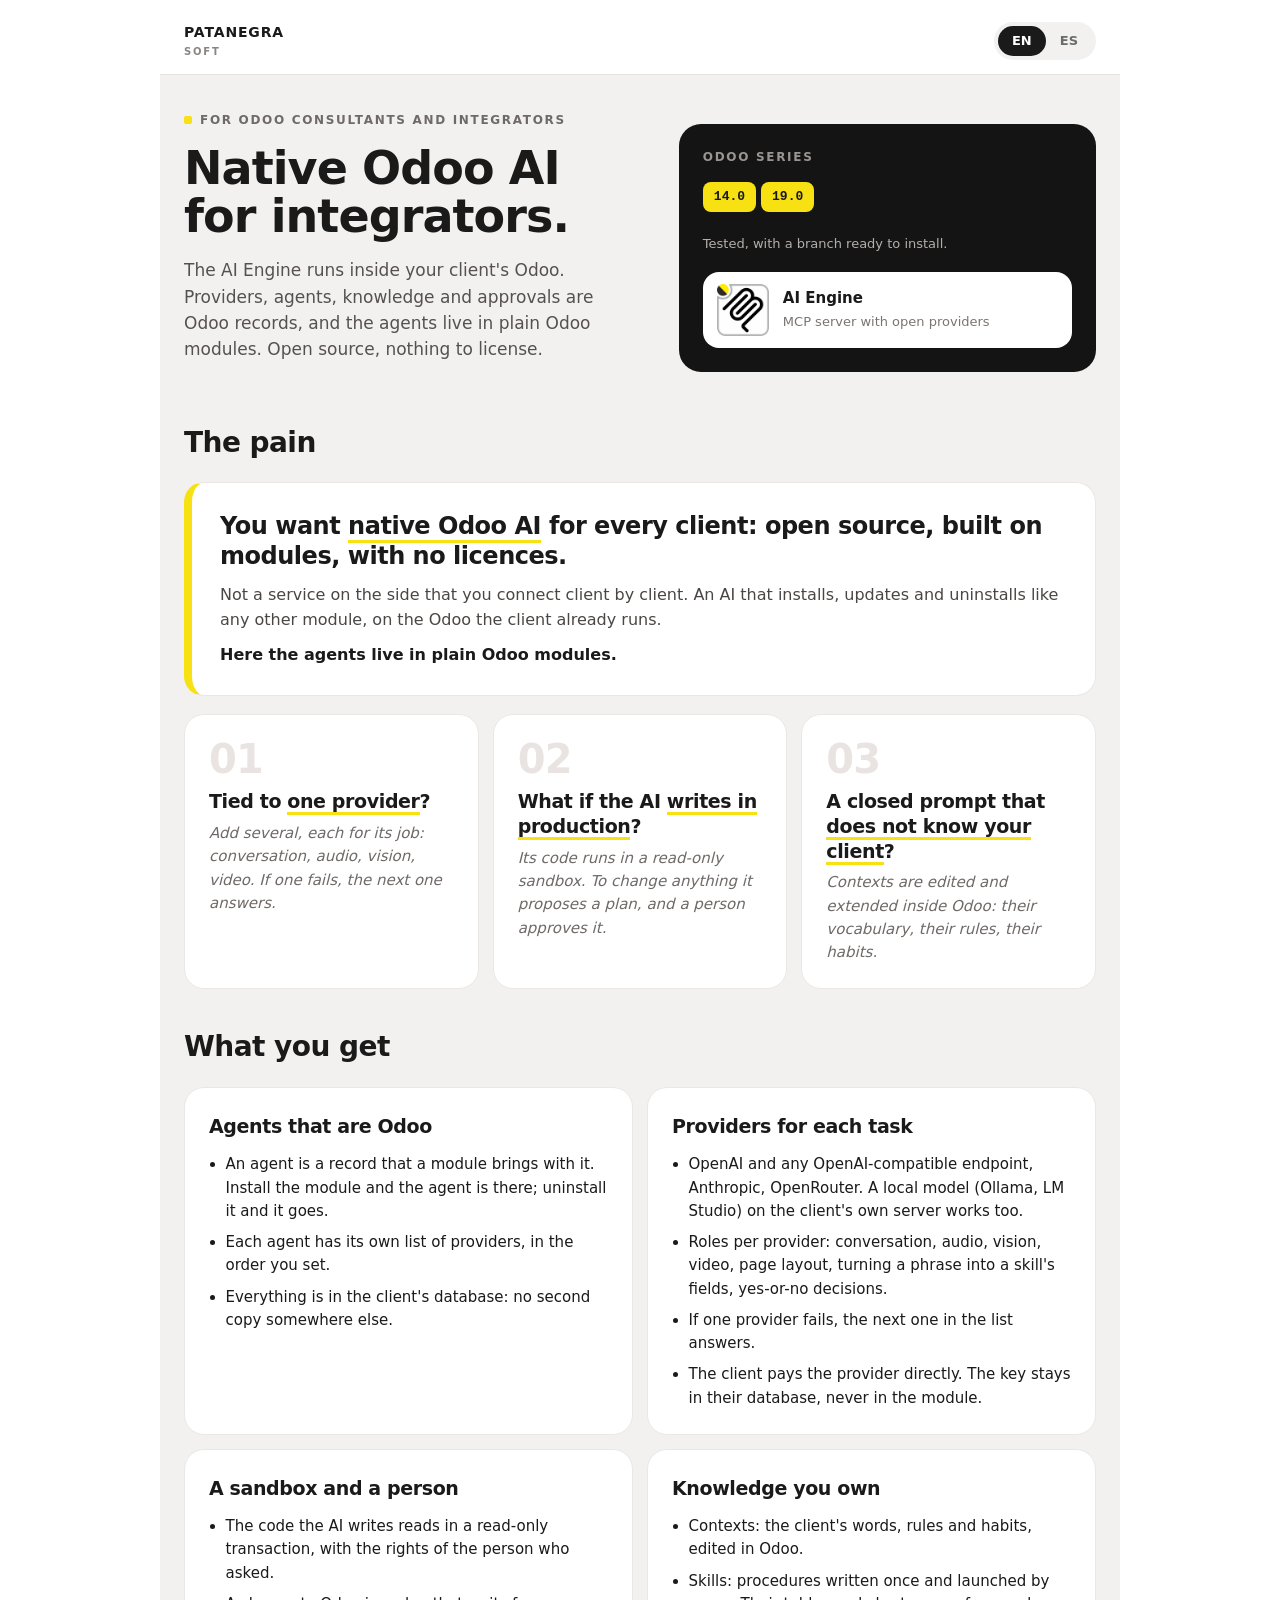
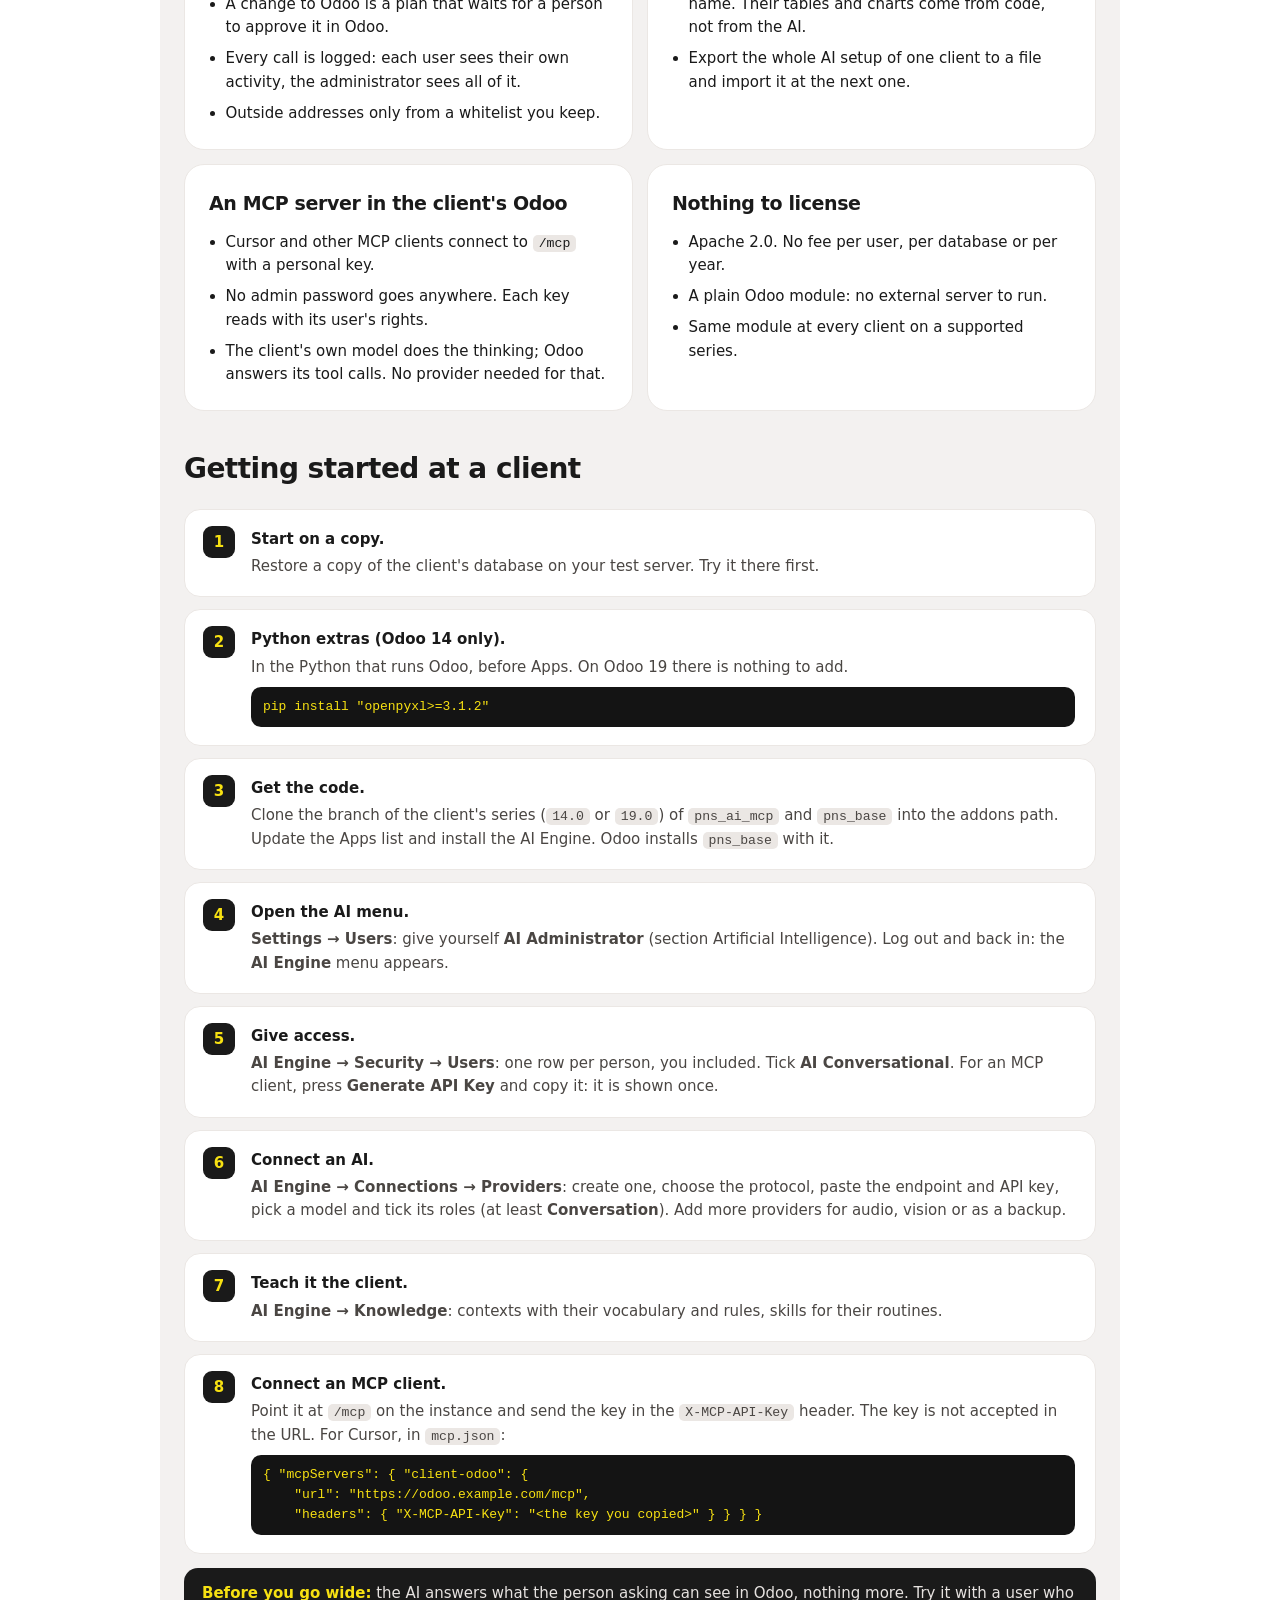
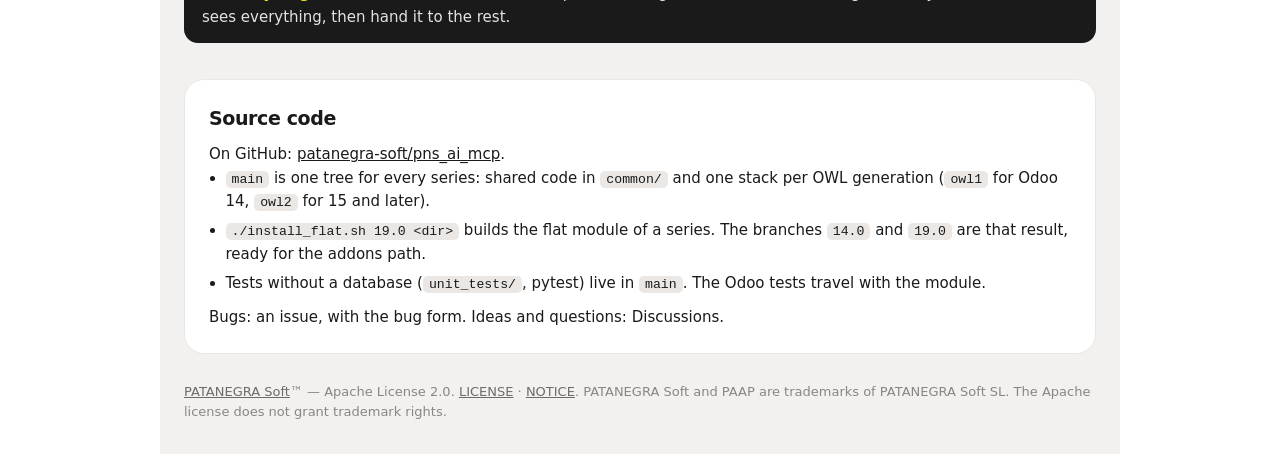
==== static/description/index.html @ ba347edb "pns_ai_mcp 3.1.905 for Odoo 19.0" ====
<!DOCTYPE html>
<html lang="en">
<head>
<meta charset="utf-8"/>
<meta http-equiv="Content-Type" content="text/html; charset=utf-8"/>
<meta name="tdm-reservation" content="0"/>
<title>AI Engine</title>
</head>
<body>
<style>
  .pb {
    max-width: 960px;
    margin: 0 auto;
    padding: 0 0 32px;
    background: #f3f1f0;
    color: #1A1A1A;
    font-family: Inter, "Segoe UI", system-ui, -apple-system, sans-serif;
    font-size: 15px;
    line-height: 1.55;
  }
  .pb * { box-sizing: border-box; }
  .pb h1, .pb h2, .pb h3, .pb .pb-n {
    font-family: "Space Grotesk", "Segoe UI", system-ui, sans-serif;
    letter-spacing: -0.02em;
  }
  .pb a { color: #1A1A1A; }
  .pb code {
    font-family: ui-monospace, Consolas, Menlo, monospace;
    font-size: 0.88em;
    background: #ebe7e4;
    padding: 1px 6px;
    border-radius: 5px;
  }
  .pb em { font-style: normal; border-bottom: 3px solid #F7E112; }

  .pb-target { display: block; height: 0; }
  .pb-es { display: none; }
  #es:target ~ .pb-en { display: none; }
  #es:target ~ .pb-es { display: block; }

  .pb-bar {
    display: flex;
    align-items: center;
    justify-content: space-between;
    padding: 14px 24px;
    background: #fff;
    border-bottom: 1px solid #e6e2e0;
  }
  .pb-brand { font-weight: 800; font-size: 14px; letter-spacing: 0.06em; }
  .pb-brand small { display: block; font-size: 10px; color: #8a8582; letter-spacing: 0.18em; font-weight: 600; }
  .pb-tabs { background: #f3f1f0; border-radius: 999px; padding: 4px; white-space: nowrap; }
  .pb-tabs a {
    display: inline-block;
    padding: 5px 14px;
    border-radius: 999px;
    font-size: 13px;
    font-weight: 700;
    text-decoration: none;
    color: #6f6a67;
  }
  .pb-tabs a.pb-t-en { background: #1A1A1A; color: #fff; }
  #es:target ~ .pb-bar .pb-t-en { background: transparent; color: #6f6a67; }
  #es:target ~ .pb-bar .pb-t-es { background: #1A1A1A; color: #fff; }

  .pb-sec { padding: 36px 24px 0; }
  .pb-hero { display: block; }
  .pb-eyebrow {
    margin: 0 0 14px;
    font-size: 12px;
    font-weight: 700;
    letter-spacing: 0.14em;
    text-transform: uppercase;
    color: #6f6a67;
  }
  .pb-eyebrow span {
    display: inline-block;
    width: 8px;
    height: 8px;
    margin-right: 8px;
    border-radius: 2px;
    background: #F7E112;
  }
  .pb h1 { margin: 0 0 16px; font-size: 40px; line-height: 1.06; font-weight: 700; }
  .pb-lead { margin: 0 0 22px; font-size: 17px; color: #565150; max-width: 34em; }
  .pb-dark {
    margin-top: 24px;
    padding: 24px;
    border-radius: 22px;
    background: #141414;
    color: #fff;
  }
  .pb-dark-head {
    margin: 0 0 12px;
    font-size: 12px;
    font-weight: 700;
    letter-spacing: 0.14em;
    text-transform: uppercase;
    color: #9a9591;
  }
  .pb-series span {
    display: inline-block;
    margin: 0 5px 7px 0;
    padding: 5px 11px;
    border-radius: 8px;
    font-family: ui-monospace, Consolas, Menlo, monospace;
    font-size: 13px;
    font-weight: 600;
    background: #F7E112;
    color: #1A1A1A;
  }
  .pb-dark-note { margin: 6px 0 18px; font-size: 13px; color: #b4afab; }
  .pb-app {
    display: flex;
    align-items: center;
    gap: 14px;
    padding: 12px 14px;
    border-radius: 16px;
    background: #fff;
    color: #1A1A1A;
  }
  .pb-app img { width: 52px; height: 52px; flex: none; display: block; }
  .pb-app b { display: block; font-size: 15px; }
  .pb-app span { font-size: 13px; color: #7a7570; }

  .pb h2 { margin: 0 0 18px; font-size: 28px; font-weight: 700; }
  .pb-big {
    padding: 28px;
    border-radius: 20px;
    background: #fff;
    border: 1px solid #ebe7e4;
    border-left: 8px solid #F7E112;
  }
  .pb-big h3 { margin: 0 0 12px; font-size: 24px; line-height: 1.25; }
  .pb-big p { margin: 0 0 10px; color: #4a4643; font-size: 16px; }
  .pb-big p:last-child { margin: 0; font-weight: 600; color: #1A1A1A; }
  .pb-pains { margin-top: 18px; }
  .pb-pain {
    margin-bottom: 14px;
    padding: 24px;
    border-radius: 20px;
    background: #fff;
    border: 1px solid #ebe7e4;
  }
  .pb-n { display: block; margin-bottom: 10px; font-size: 40px; font-weight: 700; color: #e9e4e1; line-height: 1; }
  .pb-pain h3 { margin: 0 0 8px; font-size: 19px; line-height: 1.3; font-weight: 600; }
  .pb-pain p { margin: 0; font-style: italic; color: #6f6a67; }

  .pb-feat {
    margin-bottom: 14px;
    padding: 24px;
    border-radius: 20px;
    background: #fff;
    border: 1px solid #ebe7e4;
  }
  .pb-feat h3 { margin: 0 0 12px; font-size: 19px; }
  .pb-feat ul { margin: 0; padding-left: 1.1em; }
  .pb-feat li { margin: 0 0 8px; }
  .pb-feat li:last-child { margin-bottom: 0; }

  .pb-steps { margin: 0; padding: 0; list-style: none; counter-reset: pbstep; }
  .pb-steps li {
    position: relative;
    margin-bottom: 12px;
    padding: 18px 20px 18px 66px;
    border-radius: 16px;
    background: #fff;
    border: 1px solid #ebe7e4;
    counter-increment: pbstep;
  }
  .pb-steps li:before {
    content: counter(pbstep);
    position: absolute;
    left: 18px;
    top: 16px;
    width: 32px;
    height: 32px;
    border-radius: 9px;
    background: #1A1A1A;
    color: #F7E112;
    font-weight: 700;
    text-align: center;
    line-height: 32px;
  }
  .pb-steps b { display: block; margin-bottom: 4px; }
  .pb-steps p { margin: 0; color: #4a4643; }
  .pb-steps pre {
    margin: 8px 0 0;
    padding: 10px 12px;
    border-radius: 10px;
    background: #141414;
    color: #F7E112;
    font-family: ui-monospace, Consolas, Menlo, monospace;
    font-size: 13px;
    white-space: pre-wrap;
  }
  .pb-tip { margin: 14px 0 0; padding: 14px 18px; border-radius: 14px; background: #1A1A1A; color: #e6e2e0; }
  .pb-tip b { color: #F7E112; }

  .pb-src { padding: 24px; border-radius: 20px; background: #fff; border: 1px solid #ebe7e4; }
  .pb-src h3 { margin: 0 0 10px; font-size: 19px; }
  .pb-src ul { margin: 0 0 10px; padding-left: 1.1em; }
  .pb-src li { margin: 0 0 6px; }
  .pb-src p { margin: 0; }

  .pb-foot { padding: 28px 24px 0; font-size: 13px; color: #8a8582; }
  .pb-foot a { color: #6f6a67; }

  @media (min-width: 760px) {
    .pb-hero { display: grid; grid-template-columns: 1.1fr 1fr; gap: 36px; align-items: center; }
    .pb-dark { margin-top: 0; }
    .pb h1 { font-size: 46px; }
    .pb-pains { display: grid; grid-template-columns: repeat(3, 1fr); gap: 14px; }
    .pb-pain { margin-bottom: 0; }
    .pb-feats { display: grid; grid-template-columns: 1fr 1fr; gap: 14px; }
    .pb-feat { margin-bottom: 0; }
  }
</style>
<div class="pb">
  <span id="en" class="pb-target"></span>
  <span id="es" class="pb-target"></span>

  <div class="pb-bar">
    <div class="pb-brand">PATANEGRA<small>SOFT</small></div>
    <div class="pb-tabs"><a class="pb-t-en" href="#en">EN</a><a class="pb-t-es" href="#es">ES</a></div>
  </div>

  <!-- ============================== ENGLISH ============================== -->
  <div class="pb-en" lang="en">

    <section class="pb-sec pb-hero">
      <div>
        <p class="pb-eyebrow"><span></span>For Odoo consultants and integrators</p>
        <h1>Native Odoo AI for integrators.</h1>
        <p class="pb-lead">
          The AI Engine runs inside your client's Odoo. Providers, agents,
          knowledge and approvals are Odoo records, and the agents live in
          plain Odoo modules. Open source, nothing to license.
        </p>
      </div>
      <div class="pb-dark">
        <p class="pb-dark-head">Odoo series</p>
        <p class="pb-series"><span>14.0</span><span>19.0</span></p>
        <p class="pb-dark-note">Tested, with a branch ready to install.</p>
        <div class="pb-app">
          <img src="icon.png" alt="AI Engine"/>
          <div><b>AI Engine</b><span>MCP server with open providers</span></div>
        </div>
      </div>
    </section>

    <section class="pb-sec">
      <h2>The pain</h2>
      <div class="pb-big">
        <h3>You want <em>native Odoo AI</em> for every client: open source, built on modules, with no licences.</h3>
        <p>
          Not a service on the side that you connect client by client. An AI
          that installs, updates and uninstalls like any other module, on the
          Odoo the client already runs.
        </p>
        <p>Here the agents live in plain Odoo modules.</p>
      </div>
      <div class="pb-pains">
        <div class="pb-pain">
          <span class="pb-n">01</span>
          <h3>Tied to <em>one provider</em>?</h3>
          <p>Add several, each for its job: conversation, audio, vision, video. If one fails, the next one answers.</p>
        </div>
        <div class="pb-pain">
          <span class="pb-n">02</span>
          <h3>What if the AI <em>writes in production</em>?</h3>
          <p>Its code runs in a read-only sandbox. To change anything it proposes a plan, and a person approves it.</p>
        </div>
        <div class="pb-pain">
          <span class="pb-n">03</span>
          <h3>A closed prompt that <em>does not know your client</em>?</h3>
          <p>Contexts are edited and extended inside Odoo: their vocabulary, their rules, their habits.</p>
        </div>
      </div>
    </section>

    <section class="pb-sec">
      <h2>What you get</h2>
      <div class="pb-feats">
        <div class="pb-feat">
          <h3>Agents that are Odoo</h3>
          <ul>
            <li>An agent is a record that a module brings with it. Install the module and the agent is there; uninstall it and it goes.</li>
            <li>Each agent has its own list of providers, in the order you set.</li>
            <li>Everything is in the client's database: no second copy somewhere else.</li>
          </ul>
        </div>
        <div class="pb-feat">
          <h3>Providers for each task</h3>
          <ul>
            <li>OpenAI and any OpenAI-compatible endpoint, Anthropic, OpenRouter. A local model (Ollama, LM Studio) on the client's own server works too.</li>
            <li>Roles per provider: conversation, audio, vision, video, page layout, turning a phrase into a skill's fields, yes-or-no decisions.</li>
            <li>If one provider fails, the next one in the list answers.</li>
            <li>The client pays the provider directly. The key stays in their database, never in the module.</li>
          </ul>
        </div>
        <div class="pb-feat">
          <h3>A sandbox and a person</h3>
          <ul>
            <li>The code the AI writes reads in a read-only transaction, with the rights of the person who asked.</li>
            <li>A change to Odoo is a plan that waits for a person to approve it in Odoo.</li>
            <li>Every call is logged: each user sees their own activity, the administrator sees all of it.</li>
            <li>Outside addresses only from a whitelist you keep.</li>
          </ul>
        </div>
        <div class="pb-feat">
          <h3>Knowledge you own</h3>
          <ul>
            <li>Contexts: the client's words, rules and habits, edited in Odoo.</li>
            <li>Skills: procedures written once and launched by name. Their tables and charts come from code, not from the AI.</li>
            <li>Export the whole AI setup of one client to a file and import it at the next one.</li>
          </ul>
        </div>
        <div class="pb-feat">
          <h3>An MCP server in the client's Odoo</h3>
          <ul>
            <li>Cursor and other MCP clients connect to <code>/mcp</code> with a personal key.</li>
            <li>No admin password goes anywhere. Each key reads with its user's rights.</li>
            <li>The client's own model does the thinking; Odoo answers its tool calls. No provider needed for that.</li>
          </ul>
        </div>
        <div class="pb-feat">
          <h3>Nothing to license</h3>
          <ul>
            <li>Apache 2.0. No fee per user, per database or per year.</li>
            <li>A plain Odoo module: no external server to run.</li>
            <li>Same module at every client on a supported series.</li>
          </ul>
        </div>
      </div>
    </section>

    <section class="pb-sec">
      <h2>Getting started at a client</h2>
      <ol class="pb-steps">
        <li>
          <b>Start on a copy.</b>
          <p>Restore a copy of the client's database on your test server. Try it there first.</p>
        </li>
        <li>
          <b>Python extras (Odoo 14 only).</b>
          <p>In the Python that runs Odoo, before Apps. On Odoo 19 there is nothing to add.</p>
          <pre>pip install "openpyxl&gt;=3.1.2"</pre>
        </li>
        <li>
          <b>Get the code.</b>
          <p>
            Clone the branch of the client's series (<code>14.0</code> or <code>19.0</code>) of
            <code>pns_ai_mcp</code> and <code>pns_base</code> into the addons path. Update the Apps list
            and install the AI Engine. Odoo installs <code>pns_base</code> with it.
          </p>
        </li>
        <li>
          <b>Open the AI menu.</b>
          <p>
            <strong>Settings &rarr; Users</strong>: give yourself <strong>AI Administrator</strong>
            (section Artificial Intelligence). Log out and back in: the <strong>AI Engine</strong> menu appears.
          </p>
        </li>
        <li>
          <b>Give access.</b>
          <p>
            <strong>AI Engine &rarr; Security &rarr; Users</strong>: one row per person, you included.
            Tick <strong>AI Conversational</strong>. For an MCP client, press <strong>Generate API Key</strong>
            and copy it: it is shown once.
          </p>
        </li>
        <li>
          <b>Connect an AI.</b>
          <p>
            <strong>AI Engine &rarr; Connections &rarr; Providers</strong>: create one, choose the protocol,
            paste the endpoint and API key, pick a model and tick its roles (at least <strong>Conversation</strong>).
            Add more providers for audio, vision or as a backup.
          </p>
        </li>
        <li>
          <b>Teach it the client.</b>
          <p><strong>AI Engine &rarr; Knowledge</strong>: contexts with their vocabulary and rules, skills for their routines.</p>
        </li>
        <li>
          <b>Connect an MCP client.</b>
          <p>Point it at <code>/mcp</code> on the instance and send the key in the <code>X-MCP-API-Key</code> header. The key is not accepted in the URL. For Cursor, in <code>mcp.json</code>:</p>
          <pre>{ "mcpServers": { "client-odoo": {
    "url": "https://odoo.example.com/mcp",
    "headers": { "X-MCP-API-Key": "&lt;the key you copied&gt;" } } } }</pre>
        </li>
      </ol>
      <p class="pb-tip">
        <b>Before you go wide:</b> the AI answers what the person asking can see in
        Odoo, nothing more. Try it with a user who sees everything, then hand it to the rest.
      </p>
    </section>

    <section class="pb-sec">
      <div class="pb-src">
        <h3>Source code</h3>
        <p>On GitHub: <a href="https://github.com/patanegra-soft/pns_ai_mcp">patanegra-soft/pns_ai_mcp</a>.</p>
        <ul>
          <li><code>main</code> is one tree for every series: shared code in <code>common/</code> and one stack per OWL generation (<code>owl1</code> for Odoo 14, <code>owl2</code> for 15 and later).</li>
          <li><code>./install_flat.sh 19.0 &lt;dir&gt;</code> builds the flat module of a series. The branches <code>14.0</code> and <code>19.0</code> are that result, ready for the addons path.</li>
          <li>Tests without a database (<code>unit_tests/</code>, pytest) live in <code>main</code>. The Odoo tests travel with the module.</li>
        </ul>
        <p>Bugs: an issue, with the bug form. Ideas and questions: Discussions.</p>
      </div>
    </section>

  </div>

  <!-- ============================== ESPAÑOL ============================== -->
  <div class="pb-es" lang="es">

    <section class="pb-sec pb-hero">
      <div>
        <p class="pb-eyebrow"><span></span>Para consultores e implantadores de Odoo</p>
        <h1>IA nativa de Odoo para instaladores.</h1>
        <p class="pb-lead">
          El Motor de IA corre dentro del Odoo de tu cliente. Proveedores,
          agentes, conocimiento y aprobaciones son registros de Odoo, y los
          agentes viven en módulos normales de Odoo. Código abierto, nada que licenciar.
        </p>
      </div>
      <div class="pb-dark">
        <p class="pb-dark-head">Versiones de Odoo</p>
        <p class="pb-series"><span>14.0</span><span>19.0</span></p>
        <p class="pb-dark-note">Probadas, con una rama lista para instalar.</p>
        <div class="pb-app">
          <img src="icon.png" alt="Motor de IA"/>
          <div><b>Motor de IA</b><span>Servidor MCP con proveedores abiertos</span></div>
        </div>
      </div>
    </section>

    <section class="pb-sec">
      <h2>El dolor</h2>
      <div class="pb-big">
        <h3>Quieres <em>IA nativa de Odoo</em> para todos tus clientes: de código abierto, basada en módulos y sin licencias.</h3>
        <p>
          No un servicio al lado que conectas cliente a cliente. Una IA que se
          instala, se actualiza y se desinstala como cualquier otro módulo, en
          el Odoo que el cliente ya tiene.
        </p>
        <p>Aquí los agentes viven en módulos normales de Odoo.</p>
      </div>
      <div class="pb-pains">
        <div class="pb-pain">
          <span class="pb-n">01</span>
          <h3>¿Atado a <em>un proveedor</em>?</h3>
          <p>Pon varios, cada uno para lo suyo: conversación, audio, imagen, vídeo. Si uno cae, responde el siguiente.</p>
        </div>
        <div class="pb-pain">
          <span class="pb-n">02</span>
          <h3>¿Y si la IA <em>escribe en producción</em>?</h3>
          <p>Su código corre en una caja de arena de solo lectura. Para cambiar algo propone un plan, y lo aprueba una persona.</p>
        </div>
        <div class="pb-pain">
          <span class="pb-n">03</span>
          <h3>¿Un prompt cerrado que <em>no conoce a tu cliente</em>?</h3>
          <p>Los contextos se editan y se amplían en el propio Odoo: su vocabulario, sus reglas, sus costumbres.</p>
        </div>
      </div>
    </section>

    <section class="pb-sec">
      <h2>Qué te llevas</h2>
      <div class="pb-feats">
        <div class="pb-feat">
          <h3>Agentes que son Odoo</h3>
          <ul>
            <li>Un agente es un registro que trae un módulo. Instalas el módulo y el agente está; lo desinstalas y se va.</li>
            <li>Cada agente tiene su propia lista de proveedores, en el orden que tú pongas.</li>
            <li>Todo está en la base de datos del cliente: no hay una segunda copia en otro sitio.</li>
          </ul>
        </div>
        <div class="pb-feat">
          <h3>Proveedores para cada tarea</h3>
          <ul>
            <li>OpenAI y cualquier servicio compatible con OpenAI, Anthropic, OpenRouter. También un modelo local (Ollama, LM Studio) en el propio servidor del cliente.</li>
            <li>Roles por proveedor: conversación, audio, imagen, vídeo, maquetar una página, pasar una frase a los campos de un skill, decisiones de sí o no.</li>
            <li>Si un proveedor falla, responde el siguiente de la lista.</li>
            <li>El cliente paga al proveedor directamente. La clave se queda en su base de datos, nunca en el módulo.</li>
          </ul>
        </div>
        <div class="pb-feat">
          <h3>Una caja de arena y una persona</h3>
          <ul>
            <li>El código que escribe la IA lee en una transacción de solo lectura, con los permisos de quien preguntó.</li>
            <li>Un cambio en Odoo es un plan que espera a que una persona lo apruebe en Odoo.</li>
            <li>Cada llamada queda registrada: cada usuario ve su actividad, el administrador la de todos.</li>
            <li>Direcciones de fuera, solo las de una lista blanca que tú mantienes.</li>
          </ul>
        </div>
        <div class="pb-feat">
          <h3>Conocimiento tuyo</h3>
          <ul>
            <li>Contextos: las palabras, reglas y costumbres del cliente, editadas en Odoo.</li>
            <li>Skills: procedimientos que se escriben una vez y se lanzan por su nombre. Sus tablas y gráficos salen del código, no de la IA.</li>
            <li>Exportas toda la configuración de IA de un cliente a un fichero y la importas en el siguiente.</li>
          </ul>
        </div>
        <div class="pb-feat">
          <h3>Un servidor MCP en el Odoo del cliente</h3>
          <ul>
            <li>Cursor y otros clientes MCP se conectan a <code>/mcp</code> con una clave personal.</li>
            <li>Ninguna contraseña de administrador sale de Odoo. Cada clave lee con los permisos de su usuario.</li>
            <li>Piensa el modelo del propio cliente MCP; Odoo responde a sus llamadas. Para eso no hace falta proveedor.</li>
          </ul>
        </div>
        <div class="pb-feat">
          <h3>Nada que licenciar</h3>
          <ul>
            <li>Apache 2.0. Sin cuota por usuario, por base de datos ni por año.</li>
            <li>Un módulo de Odoo normal: sin servidor externo que mantener.</li>
            <li>El mismo módulo en todos los clientes de una versión soportada.</li>
          </ul>
        </div>
      </div>
    </section>

    <section class="pb-sec">
      <h2>Puesta en marcha en un cliente</h2>
      <ol class="pb-steps">
        <li>
          <b>Empieza en una copia.</b>
          <p>Restaura una copia de la base de datos del cliente en tu servidor de pruebas. Pruébalo ahí primero.</p>
        </li>
        <li>
          <b>Extras de Python (solo Odoo 14).</b>
          <p>En el Python que ejecuta Odoo, antes de Aplicaciones. En Odoo 19 no hay que añadir nada.</p>
          <pre>pip install "openpyxl&gt;=3.1.2"</pre>
        </li>
        <li>
          <b>Trae el código.</b>
          <p>
            Clona la rama de la versión del cliente (<code>14.0</code> o <code>19.0</code>) de
            <code>pns_ai_mcp</code> y de <code>pns_base</code> en el addons path. Actualiza la lista de
            Aplicaciones e instala el Motor de IA. Odoo instala <code>pns_base</code> con él.
          </p>
        </li>
        <li>
          <b>Abre el menú de IA.</b>
          <p>
            <strong>Ajustes &rarr; Usuarios</strong>: date <strong>IA Administrador</strong>
            (apartado Inteligencia Artificial). Sal y vuelve a entrar: aparece el menú <strong>Motor de IA</strong>.
          </p>
        </li>
        <li>
          <b>Da acceso.</b>
          <p>
            <strong>Motor de IA &rarr; Seguridad &rarr; Usuarios</strong>: una fila por persona, tú incluido.
            Marca <strong>IA Conversacional</strong>. Para un cliente MCP, pulsa <strong>Generar Clave API</strong>
            y cópiala: solo se enseña una vez.
          </p>
        </li>
        <li>
          <b>Conecta una IA.</b>
          <p>
            <strong>Motor de IA &rarr; Conexiones &rarr; Proveedores</strong>: crea uno, elige el protocolo,
            pega la dirección y la clave API, elige un modelo y marca sus roles (como mínimo <strong>Conversación</strong>).
            Añade más proveedores para audio, imagen o de reserva.
          </p>
        </li>
        <li>
          <b>Enséñale al cliente.</b>
          <p><strong>Motor de IA &rarr; Conocimiento</strong>: contextos con su vocabulario y sus reglas, skills para sus rutinas.</p>
        </li>
        <li>
          <b>Conecta un cliente MCP.</b>
          <p>Apúntalo a <code>/mcp</code> de la instancia y manda la clave en la cabecera <code>X-MCP-API-Key</code>. En la URL no se acepta. Para Cursor, en <code>mcp.json</code>:</p>
          <pre>{ "mcpServers": { "odoo-cliente": {
    "url": "https://odoo.example.com/mcp",
    "headers": { "X-MCP-API-Key": "&lt;la clave que copiaste&gt;" } } } }</pre>
        </li>
      </ol>
      <p class="pb-tip">
        <b>Antes de abrirlo a todos:</b> la IA responde lo que la persona que pregunta
        puede ver en Odoo, nada más. Pruébalo con un usuario que lo ve todo y luego dáselo al resto.
      </p>
    </section>

    <section class="pb-sec">
      <div class="pb-src">
        <h3>Código fuente</h3>
        <p>En GitHub: <a href="https://github.com/patanegra-soft/pns_ai_mcp">patanegra-soft/pns_ai_mcp</a>.</p>
        <ul>
          <li><code>main</code> es un solo árbol para todas las versiones: código común en <code>common/</code> y una pila por generación de OWL (<code>owl1</code> para Odoo 14, <code>owl2</code> para la 15 y siguientes).</li>
          <li><code>./install_flat.sh 19.0 &lt;dir&gt;</code> construye el módulo plano de una versión. Las ramas <code>14.0</code> y <code>19.0</code> son ese resultado, listas para el addons path.</li>
          <li>Los tests sin base de datos (<code>unit_tests/</code>, pytest) viven en <code>main</code>. Los tests de Odoo viajan con el módulo.</li>
        </ul>
        <p>Errores: un issue, con el formulario de error. Ideas y preguntas: Discussions.</p>
      </div>
    </section>

  </div>

  <footer class="pb-foot">
    <a href="https://patanegra.com">PATANEGRA Soft</a>&trade; &mdash; Apache License 2.0.
    <a href="LICENSE">LICENSE</a> &middot; <a href="NOTICE">NOTICE</a>.
    PATANEGRA Soft and PAAP are trademarks of PATANEGRA Soft SL.
    The Apache license does not grant trademark rights.
  </footer>
</div>
</body>
</html>
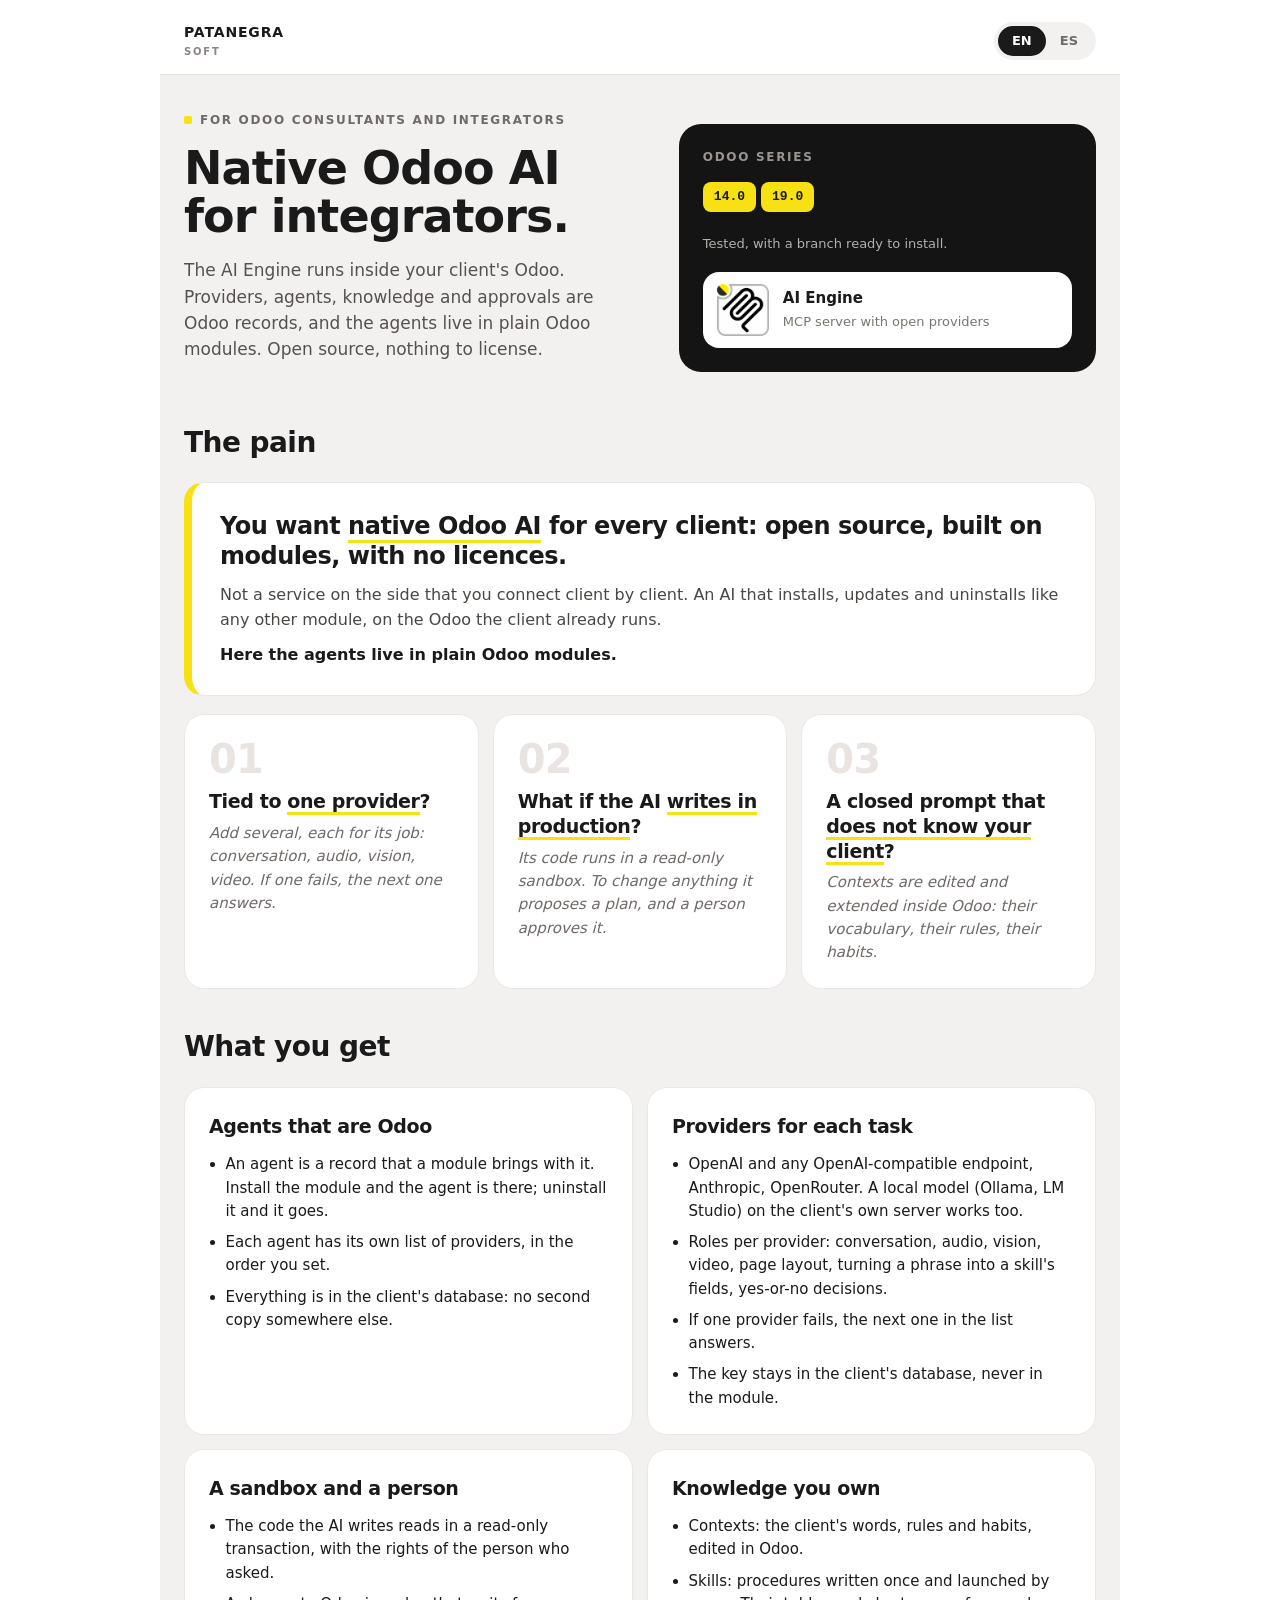
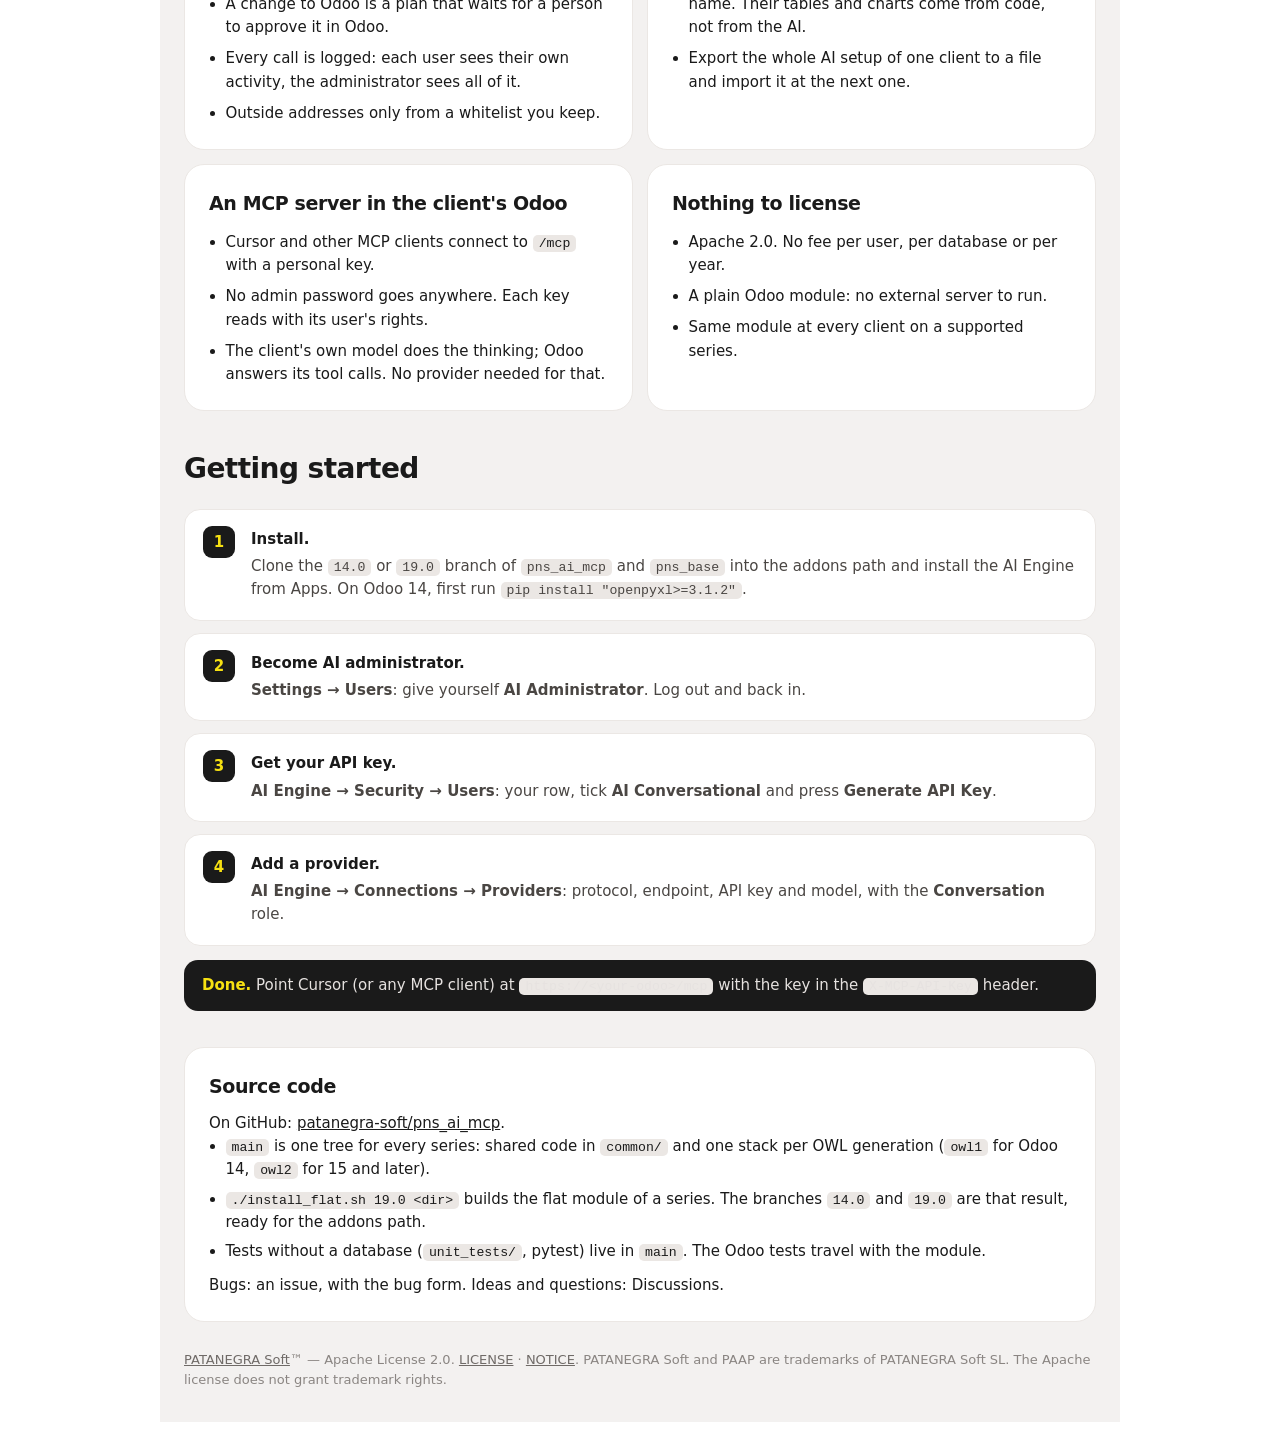
==== commit a7de68cc: "pns_ai_mcp 3.1.908 for Odoo 19.0" ====
--- a/static/description/index.html
+++ b/static/description/index.html
@@ -295,7 +295,7 @@
             <li>OpenAI and any OpenAI-compatible endpoint, Anthropic, OpenRouter. A local model (Ollama, LM Studio) on the client's own server works too.</li>
             <li>Roles per provider: conversation, audio, vision, video, page layout, turning a phrase into a skill's fields, yes-or-no decisions.</li>
             <li>If one provider fails, the next one in the list answers.</li>
-            <li>The client pays the provider directly. The key stays in their database, never in the module.</li>
+            <li>The key stays in the client's database, never in the module.</li>
           </ul>
         </div>
         <div class="pb-feat">
@@ -335,64 +335,26 @@
     </section>
 
     <section class="pb-sec">
-      <h2>Getting started at a client</h2>
+      <h2>Getting started</h2>
       <ol class="pb-steps">
         <li>
-          <b>Start on a copy.</b>
-          <p>Restore a copy of the client's database on your test server. Try it there first.</p>
-        </li>
-        <li>
-          <b>Python extras (Odoo 14 only).</b>
-          <p>In the Python that runs Odoo, before Apps. On Odoo 19 there is nothing to add.</p>
-          <pre>pip install "openpyxl&gt;=3.1.2"</pre>
-        </li>
-        <li>
-          <b>Get the code.</b>
-          <p>
-            Clone the branch of the client's series (<code>14.0</code> or <code>19.0</code>) of
-            <code>pns_ai_mcp</code> and <code>pns_base</code> into the addons path. Update the Apps list
-            and install the AI Engine. Odoo installs <code>pns_base</code> with it.
-          </p>
-        </li>
-        <li>
-          <b>Open the AI menu.</b>
-          <p>
-            <strong>Settings &rarr; Users</strong>: give yourself <strong>AI Administrator</strong>
-            (section Artificial Intelligence). Log out and back in: the <strong>AI Engine</strong> menu appears.
-          </p>
-        </li>
-        <li>
-          <b>Give access.</b>
-          <p>
-            <strong>AI Engine &rarr; Security &rarr; Users</strong>: one row per person, you included.
-            Tick <strong>AI Conversational</strong>. For an MCP client, press <strong>Generate API Key</strong>
-            and copy it: it is shown once.
-          </p>
-        </li>
-        <li>
-          <b>Connect an AI.</b>
-          <p>
-            <strong>AI Engine &rarr; Connections &rarr; Providers</strong>: create one, choose the protocol,
-            paste the endpoint and API key, pick a model and tick its roles (at least <strong>Conversation</strong>).
-            Add more providers for audio, vision or as a backup.
-          </p>
-        </li>
-        <li>
-          <b>Teach it the client.</b>
-          <p><strong>AI Engine &rarr; Knowledge</strong>: contexts with their vocabulary and rules, skills for their routines.</p>
-        </li>
-        <li>
-          <b>Connect an MCP client.</b>
-          <p>Point it at <code>/mcp</code> on the instance and send the key in the <code>X-MCP-API-Key</code> header. The key is not accepted in the URL. For Cursor, in <code>mcp.json</code>:</p>
-          <pre>{ "mcpServers": { "client-odoo": {
-    "url": "https://odoo.example.com/mcp",
-    "headers": { "X-MCP-API-Key": "&lt;the key you copied&gt;" } } } }</pre>
+          <b>Install.</b>
+          <p>Clone the <code>14.0</code> or <code>19.0</code> branch of <code>pns_ai_mcp</code> and <code>pns_base</code> into the addons path and install the AI Engine from Apps. On Odoo 14, first run <code>pip install "openpyxl&gt;=3.1.2"</code>.</p>
+        </li>
+        <li>
+          <b>Become AI administrator.</b>
+          <p><strong>Settings &rarr; Users</strong>: give yourself <strong>AI Administrator</strong>. Log out and back in.</p>
+        </li>
+        <li>
+          <b>Get your API key.</b>
+          <p><strong>AI Engine &rarr; Security &rarr; Users</strong>: your row, tick <strong>AI Conversational</strong> and press <strong>Generate API Key</strong>.</p>
+        </li>
+        <li>
+          <b>Add a provider.</b>
+          <p><strong>AI Engine &rarr; Connections &rarr; Providers</strong>: protocol, endpoint, API key and model, with the <strong>Conversation</strong> role.</p>
         </li>
       </ol>
-      <p class="pb-tip">
-        <b>Before you go wide:</b> the AI answers what the person asking can see in
-        Odoo, nothing more. Try it with a user who sees everything, then hand it to the rest.
-      </p>
+      <p class="pb-tip"><b>Done.</b> Point Cursor (or any MCP client) at <code>https://&lt;your-odoo&gt;/mcp</code> with the key in the <code>X-MCP-API-Key</code> header.</p>
     </section>
 
     <section class="pb-sec">
@@ -481,7 +443,7 @@
             <li>OpenAI y cualquier servicio compatible con OpenAI, Anthropic, OpenRouter. También un modelo local (Ollama, LM Studio) en el propio servidor del cliente.</li>
             <li>Roles por proveedor: conversación, audio, imagen, vídeo, maquetar una página, pasar una frase a los campos de un skill, decisiones de sí o no.</li>
             <li>Si un proveedor falla, responde el siguiente de la lista.</li>
-            <li>El cliente paga al proveedor directamente. La clave se queda en su base de datos, nunca en el módulo.</li>
+            <li>La clave se queda en la base de datos del cliente, nunca en el módulo.</li>
           </ul>
         </div>
         <div class="pb-feat">
@@ -521,64 +483,26 @@
     </section>
 
     <section class="pb-sec">
-      <h2>Puesta en marcha en un cliente</h2>
+      <h2>Puesta en marcha</h2>
       <ol class="pb-steps">
         <li>
-          <b>Empieza en una copia.</b>
-          <p>Restaura una copia de la base de datos del cliente en tu servidor de pruebas. Pruébalo ahí primero.</p>
-        </li>
-        <li>
-          <b>Extras de Python (solo Odoo 14).</b>
-          <p>En el Python que ejecuta Odoo, antes de Aplicaciones. En Odoo 19 no hay que añadir nada.</p>
-          <pre>pip install "openpyxl&gt;=3.1.2"</pre>
-        </li>
-        <li>
-          <b>Trae el código.</b>
-          <p>
-            Clona la rama de la versión del cliente (<code>14.0</code> o <code>19.0</code>) de
-            <code>pns_ai_mcp</code> y de <code>pns_base</code> en el addons path. Actualiza la lista de
-            Aplicaciones e instala el Motor de IA. Odoo instala <code>pns_base</code> con él.
-          </p>
-        </li>
-        <li>
-          <b>Abre el menú de IA.</b>
-          <p>
-            <strong>Ajustes &rarr; Usuarios</strong>: date <strong>IA Administrador</strong>
-            (apartado Inteligencia Artificial). Sal y vuelve a entrar: aparece el menú <strong>Motor de IA</strong>.
-          </p>
-        </li>
-        <li>
-          <b>Da acceso.</b>
-          <p>
-            <strong>Motor de IA &rarr; Seguridad &rarr; Usuarios</strong>: una fila por persona, tú incluido.
-            Marca <strong>IA Conversacional</strong>. Para un cliente MCP, pulsa <strong>Generar Clave API</strong>
-            y cópiala: solo se enseña una vez.
-          </p>
-        </li>
-        <li>
-          <b>Conecta una IA.</b>
-          <p>
-            <strong>Motor de IA &rarr; Conexiones &rarr; Proveedores</strong>: crea uno, elige el protocolo,
-            pega la dirección y la clave API, elige un modelo y marca sus roles (como mínimo <strong>Conversación</strong>).
-            Añade más proveedores para audio, imagen o de reserva.
-          </p>
-        </li>
-        <li>
-          <b>Enséñale al cliente.</b>
-          <p><strong>Motor de IA &rarr; Conocimiento</strong>: contextos con su vocabulario y sus reglas, skills para sus rutinas.</p>
-        </li>
-        <li>
-          <b>Conecta un cliente MCP.</b>
-          <p>Apúntalo a <code>/mcp</code> de la instancia y manda la clave en la cabecera <code>X-MCP-API-Key</code>. En la URL no se acepta. Para Cursor, en <code>mcp.json</code>:</p>
-          <pre>{ "mcpServers": { "odoo-cliente": {
-    "url": "https://odoo.example.com/mcp",
-    "headers": { "X-MCP-API-Key": "&lt;la clave que copiaste&gt;" } } } }</pre>
+          <b>Instala.</b>
+          <p>Clona la rama <code>14.0</code> o <code>19.0</code> de <code>pns_ai_mcp</code> y de <code>pns_base</code> en el addons path e instala el Motor de IA desde Aplicaciones. En Odoo 14, antes, <code>pip install "openpyxl&gt;=3.1.2"</code>.</p>
+        </li>
+        <li>
+          <b>Hazte administrador de IA.</b>
+          <p><strong>Ajustes &rarr; Usuarios</strong>: date <strong>IA Administrador</strong>. Sal y vuelve a entrar.</p>
+        </li>
+        <li>
+          <b>Saca tu clave API.</b>
+          <p><strong>Motor de IA &rarr; Seguridad &rarr; Usuarios</strong>: tu fila, marca <strong>IA Conversacional</strong> y pulsa <strong>Generar Clave API</strong>.</p>
+        </li>
+        <li>
+          <b>Pon un proveedor.</b>
+          <p><strong>Motor de IA &rarr; Conexiones &rarr; Proveedores</strong>: protocolo, dirección, clave API y modelo, con el rol <strong>Conversación</strong>.</p>
         </li>
       </ol>
-      <p class="pb-tip">
-        <b>Antes de abrirlo a todos:</b> la IA responde lo que la persona que pregunta
-        puede ver en Odoo, nada más. Pruébalo con un usuario que lo ve todo y luego dáselo al resto.
-      </p>
+      <p class="pb-tip"><b>Listo.</b> Apunta Cursor (o cualquier cliente MCP) a <code>https://&lt;tu-odoo&gt;/mcp</code> con la clave en la cabecera <code>X-MCP-API-Key</code>.</p>
     </section>
 
     <section class="pb-sec">
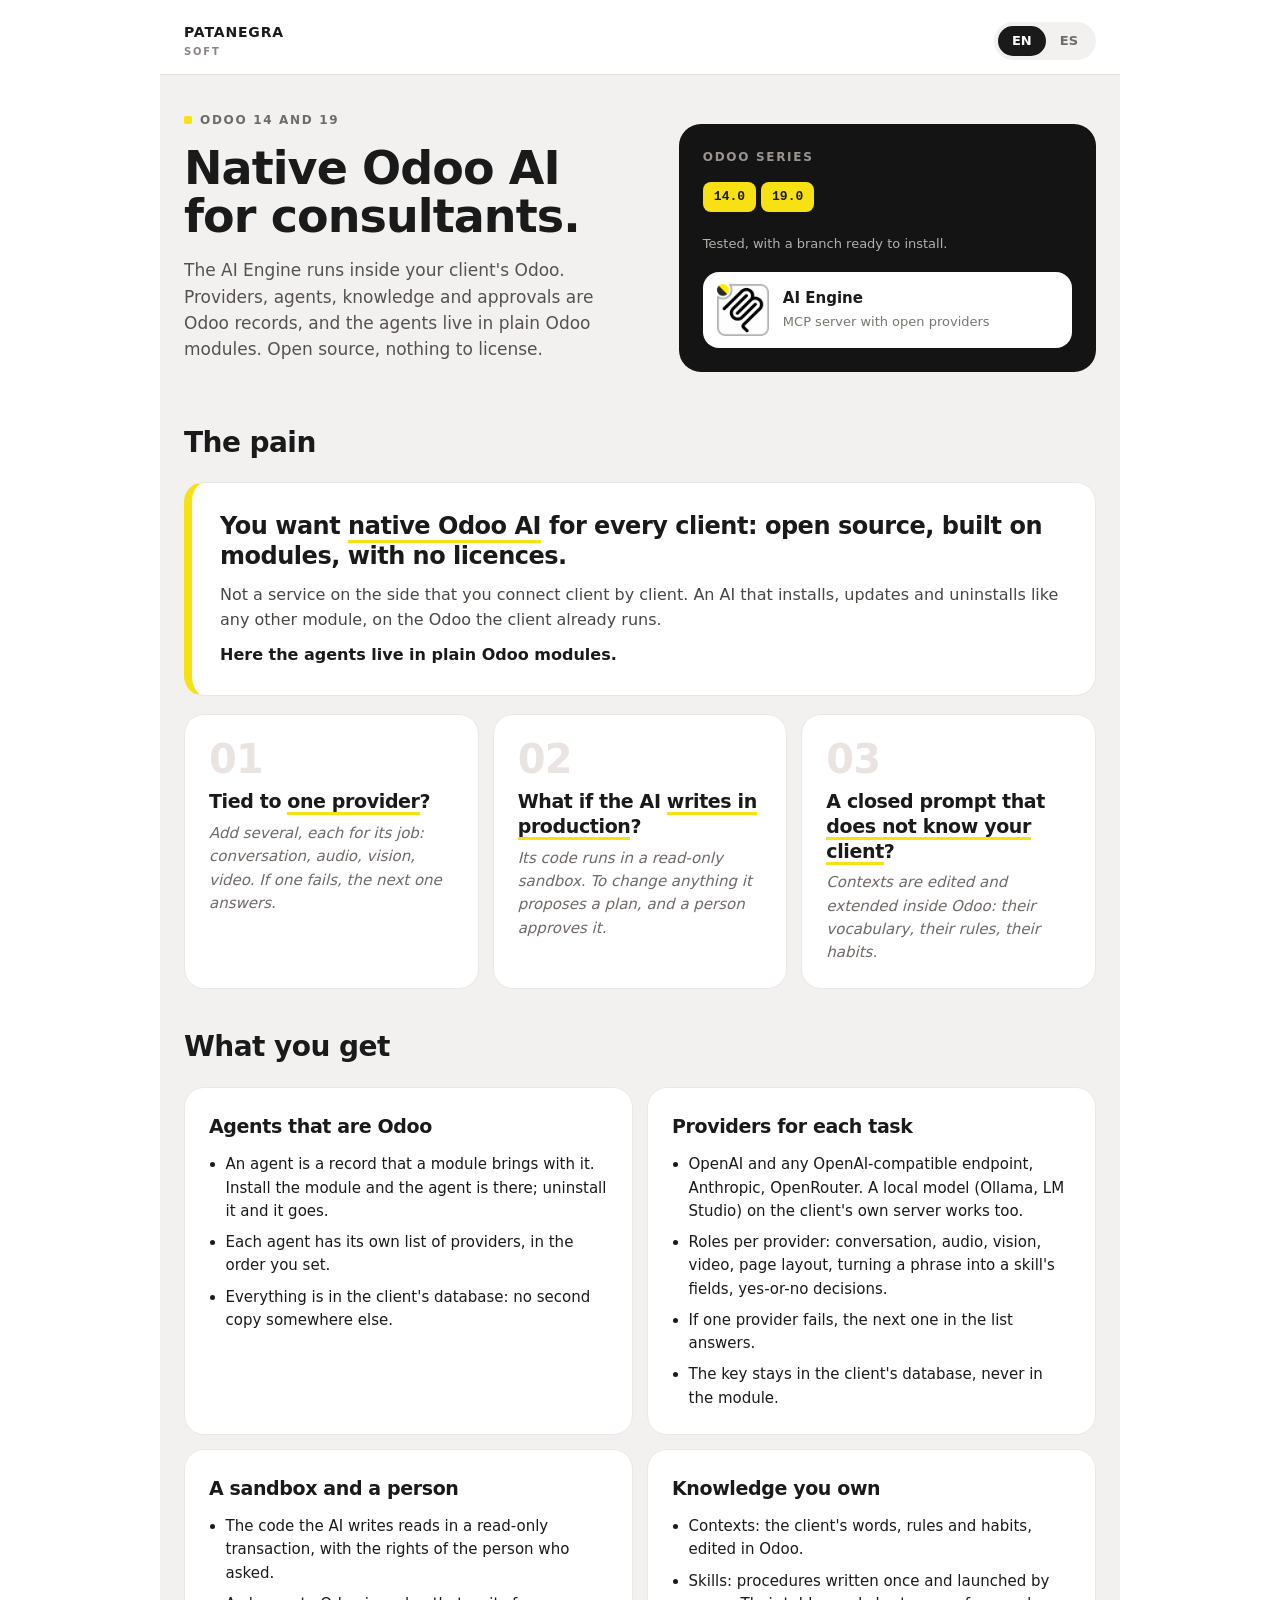
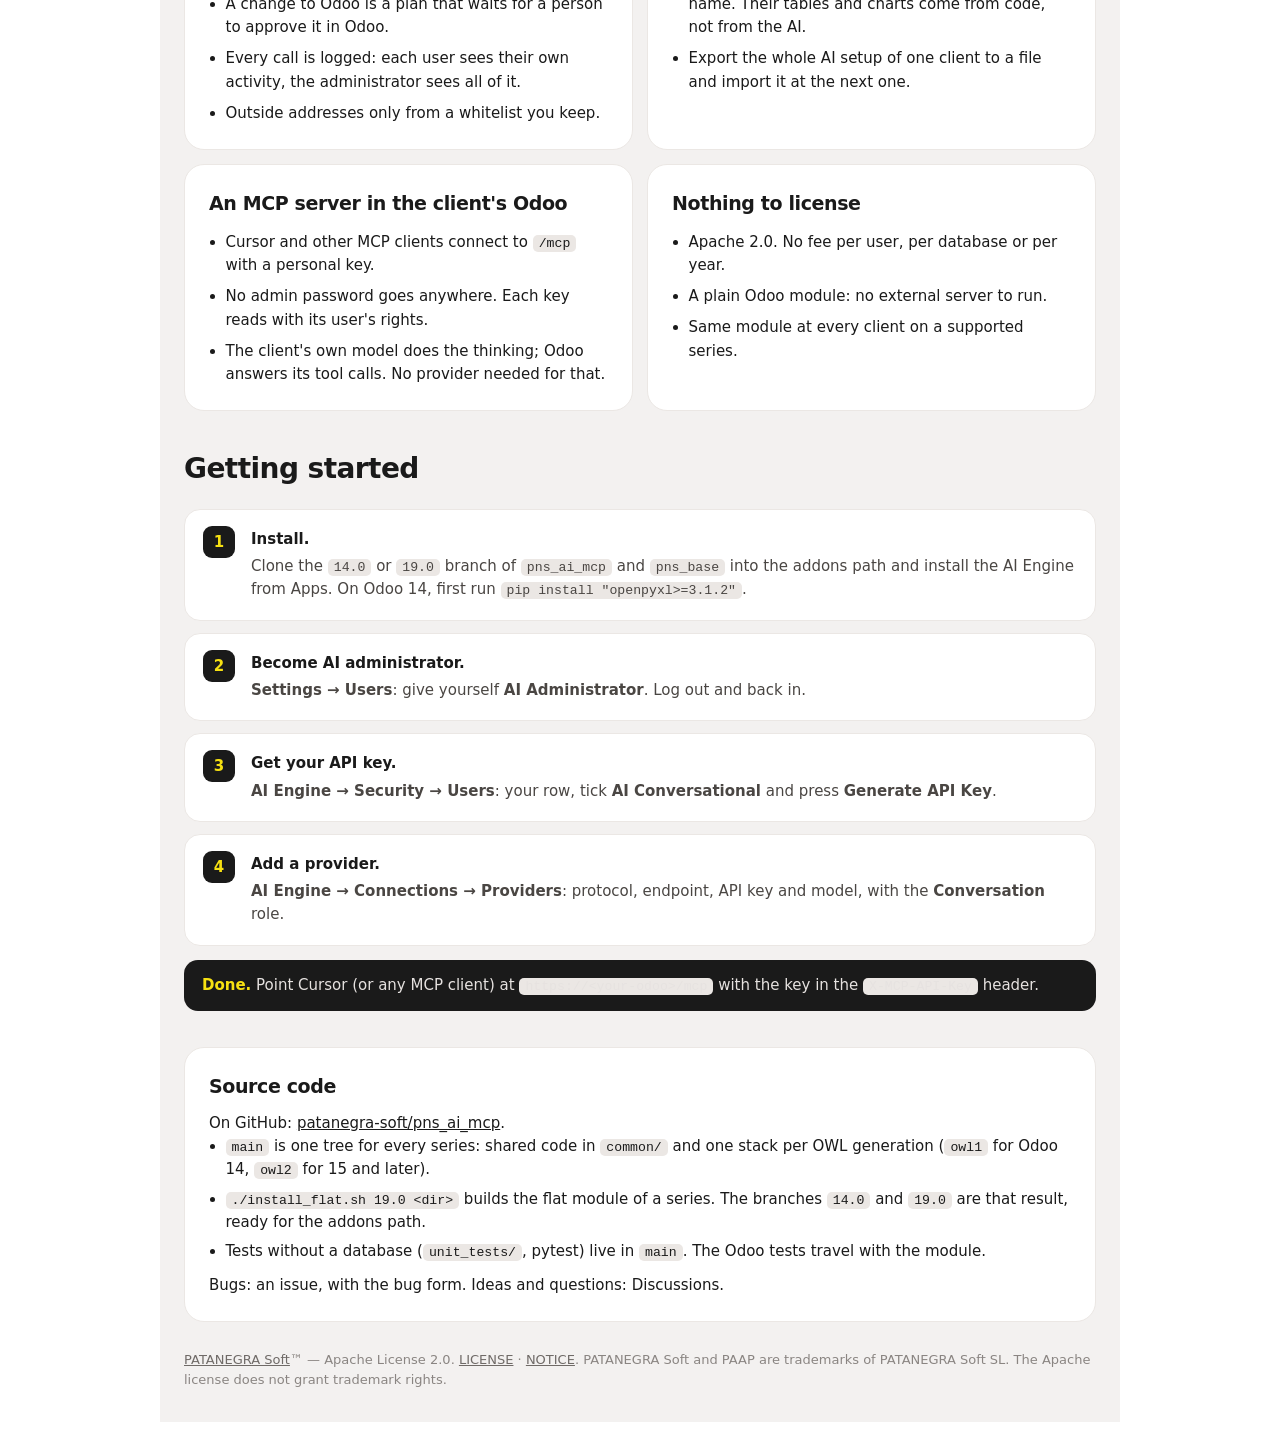
==== commit db3e4a69: "pns_ai_mcp 3.1.913 for Odoo 19.0" ====
--- a/static/description/index.html
+++ b/static/description/index.html
@@ -229,8 +229,8 @@
 
     <section class="pb-sec pb-hero">
       <div>
-        <p class="pb-eyebrow"><span></span>For Odoo consultants and integrators</p>
-        <h1>Native Odoo AI for integrators.</h1>
+        <p class="pb-eyebrow"><span></span>Odoo 14 and 19</p>
+        <h1>Native Odoo AI for consultants.</h1>
         <p class="pb-lead">
           The AI Engine runs inside your client's Odoo. Providers, agents,
           knowledge and approvals are Odoo records, and the agents live in
@@ -377,8 +377,8 @@
 
     <section class="pb-sec pb-hero">
       <div>
-        <p class="pb-eyebrow"><span></span>Para consultores e implantadores de Odoo</p>
-        <h1>IA nativa de Odoo para instaladores.</h1>
+        <p class="pb-eyebrow"><span></span>Odoo 14 y 19</p>
+        <h1>IA nativa de Odoo para consultores.</h1>
         <p class="pb-lead">
           El Motor de IA corre dentro del Odoo de tu cliente. Proveedores,
           agentes, conocimiento y aprobaciones son registros de Odoo, y los
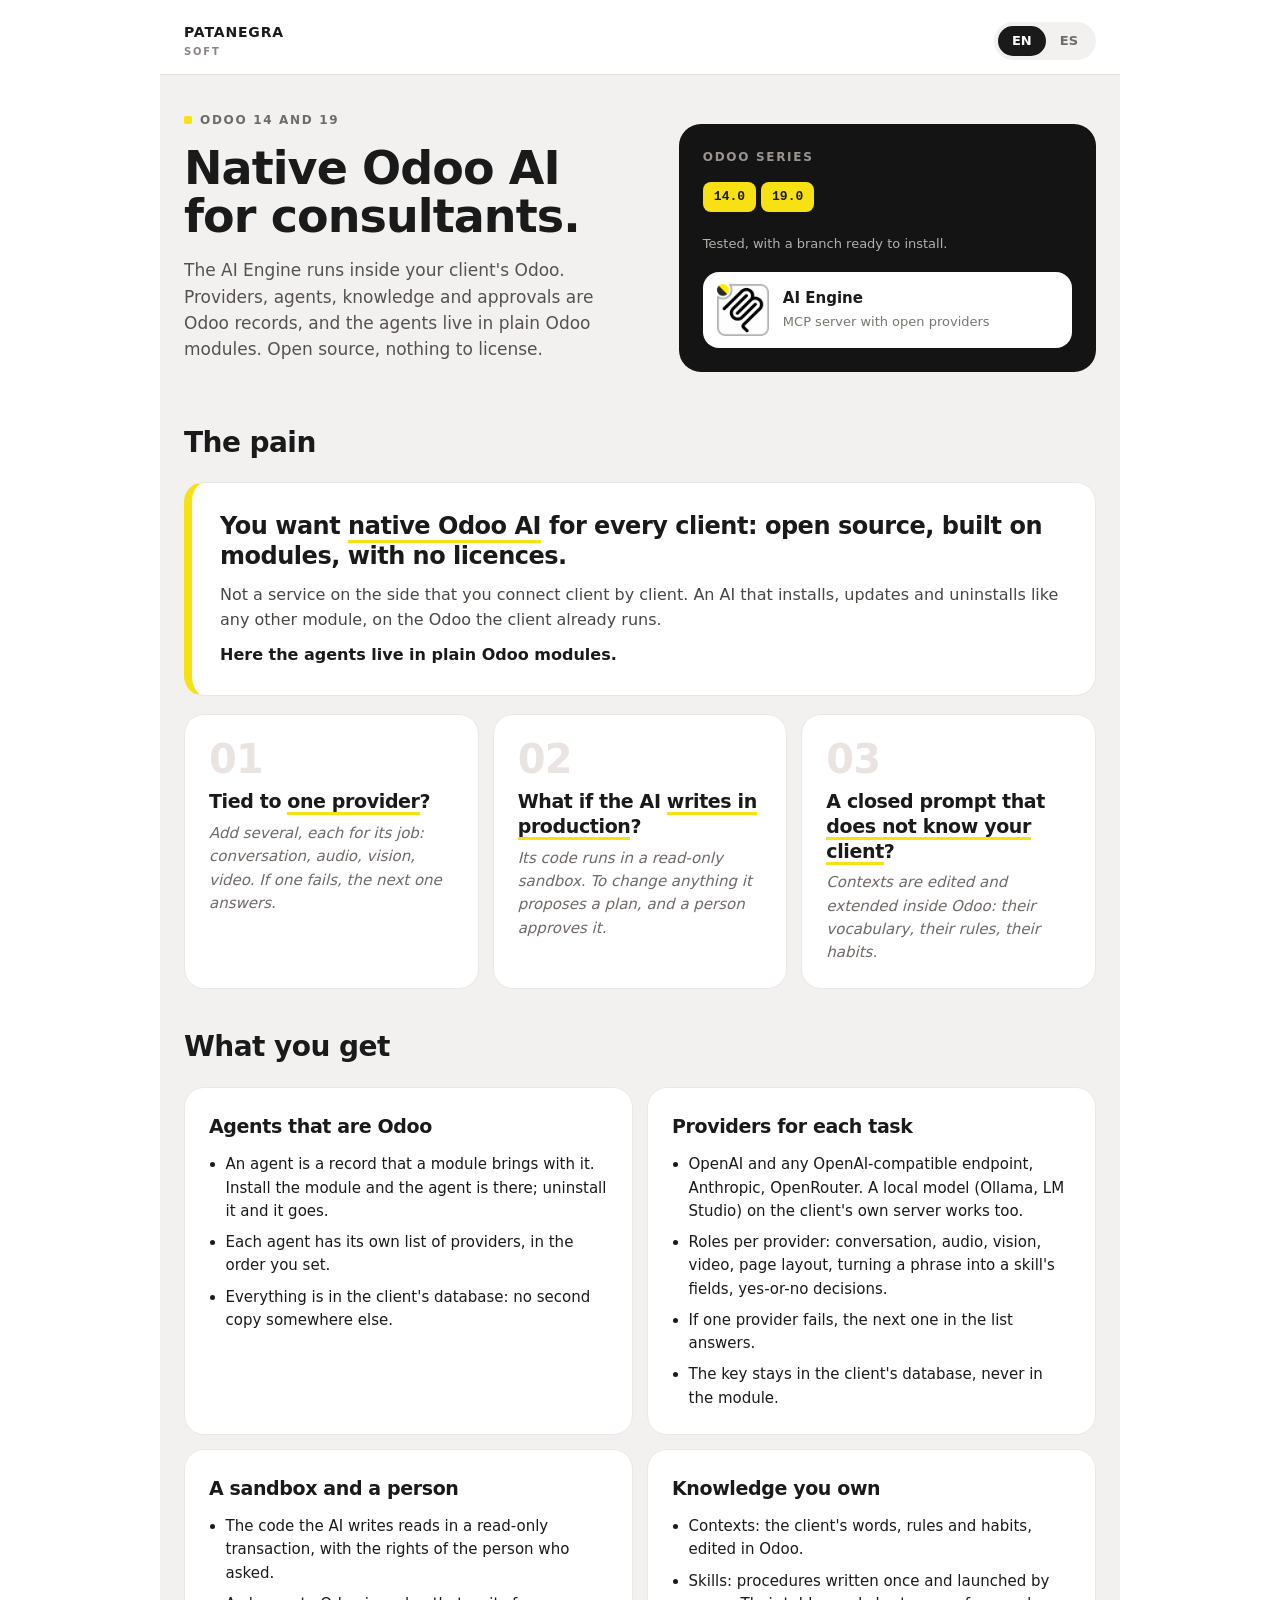
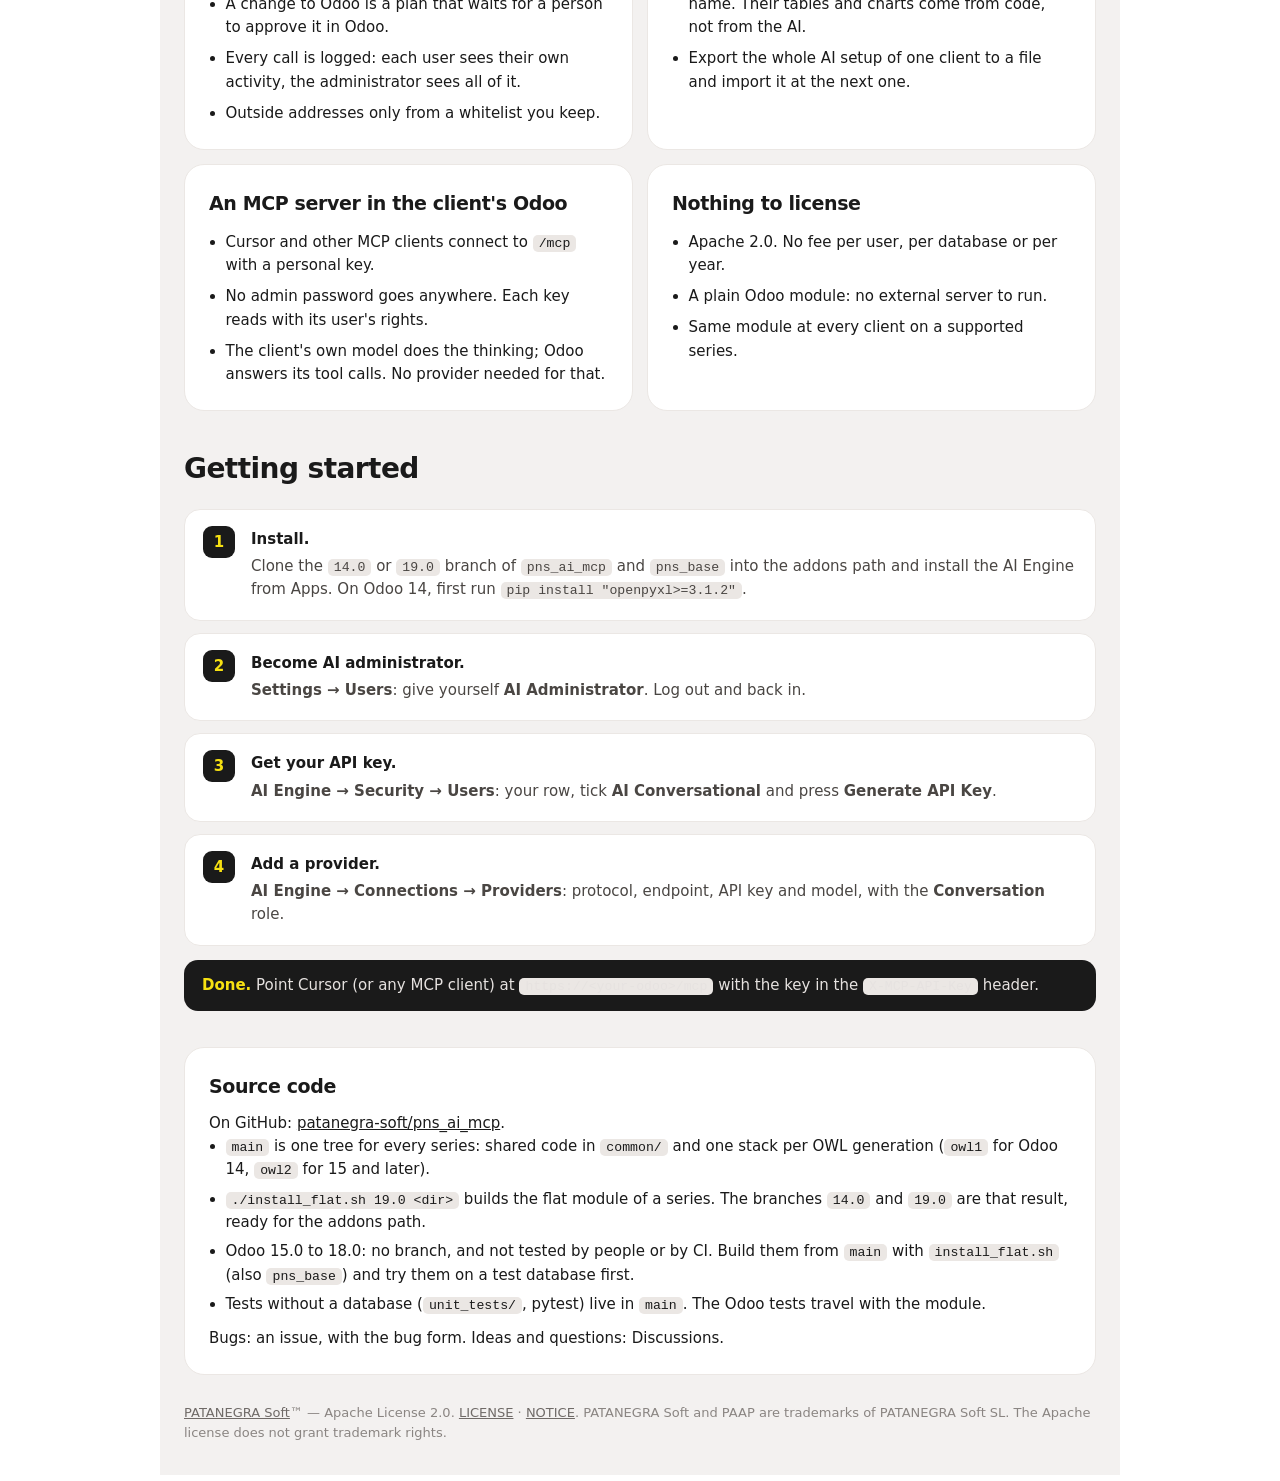
==== commit c05a3a4b: "pns_ai_mcp 3.1.914 for Odoo 19.0" ====
--- a/static/description/index.html
+++ b/static/description/index.html
@@ -364,6 +364,7 @@
         <ul>
           <li><code>main</code> is one tree for every series: shared code in <code>common/</code> and one stack per OWL generation (<code>owl1</code> for Odoo 14, <code>owl2</code> for 15 and later).</li>
           <li><code>./install_flat.sh 19.0 &lt;dir&gt;</code> builds the flat module of a series. The branches <code>14.0</code> and <code>19.0</code> are that result, ready for the addons path.</li>
+          <li>Odoo 15.0 to 18.0: no branch, and not tested by people or by CI. Build them from <code>main</code> with <code>install_flat.sh</code> (also <code>pns_base</code>) and try them on a test database first.</li>
           <li>Tests without a database (<code>unit_tests/</code>, pytest) live in <code>main</code>. The Odoo tests travel with the module.</li>
         </ul>
         <p>Bugs: an issue, with the bug form. Ideas and questions: Discussions.</p>
@@ -512,6 +513,7 @@
         <ul>
           <li><code>main</code> es un solo árbol para todas las versiones: código común en <code>common/</code> y una pila por generación de OWL (<code>owl1</code> para Odoo 14, <code>owl2</code> para la 15 y siguientes).</li>
           <li><code>./install_flat.sh 19.0 &lt;dir&gt;</code> construye el módulo plano de una versión. Las ramas <code>14.0</code> y <code>19.0</code> son ese resultado, listas para el addons path.</li>
+          <li>Odoo 15.0 a 18.0: sin rama y sin probar, ni por personas ni por el CI. Se construyen desde <code>main</code> con <code>install_flat.sh</code> (también <code>pns_base</code>) y se prueban antes en una base de pruebas.</li>
           <li>Los tests sin base de datos (<code>unit_tests/</code>, pytest) viven en <code>main</code>. Los tests de Odoo viajan con el módulo.</li>
         </ul>
         <p>Errores: un issue, con el formulario de error. Ideas y preguntas: Discussions.</p>
